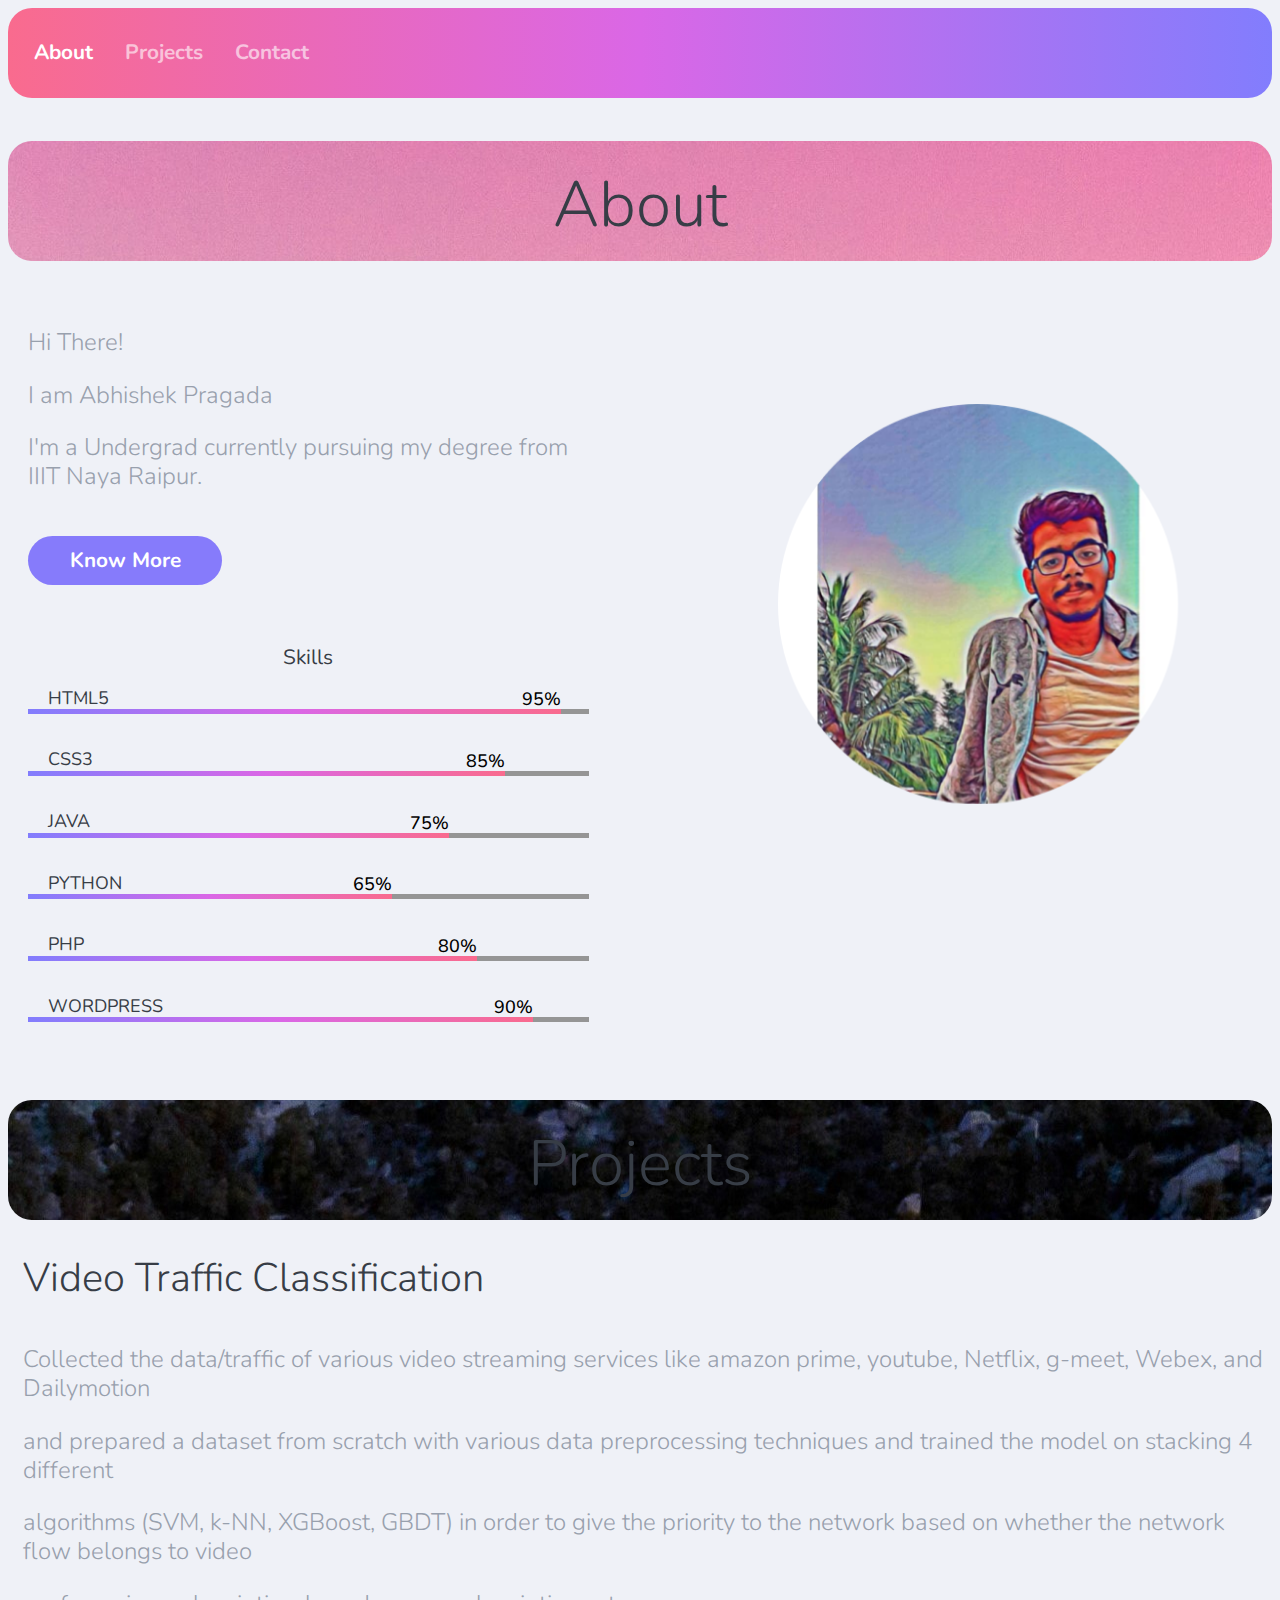
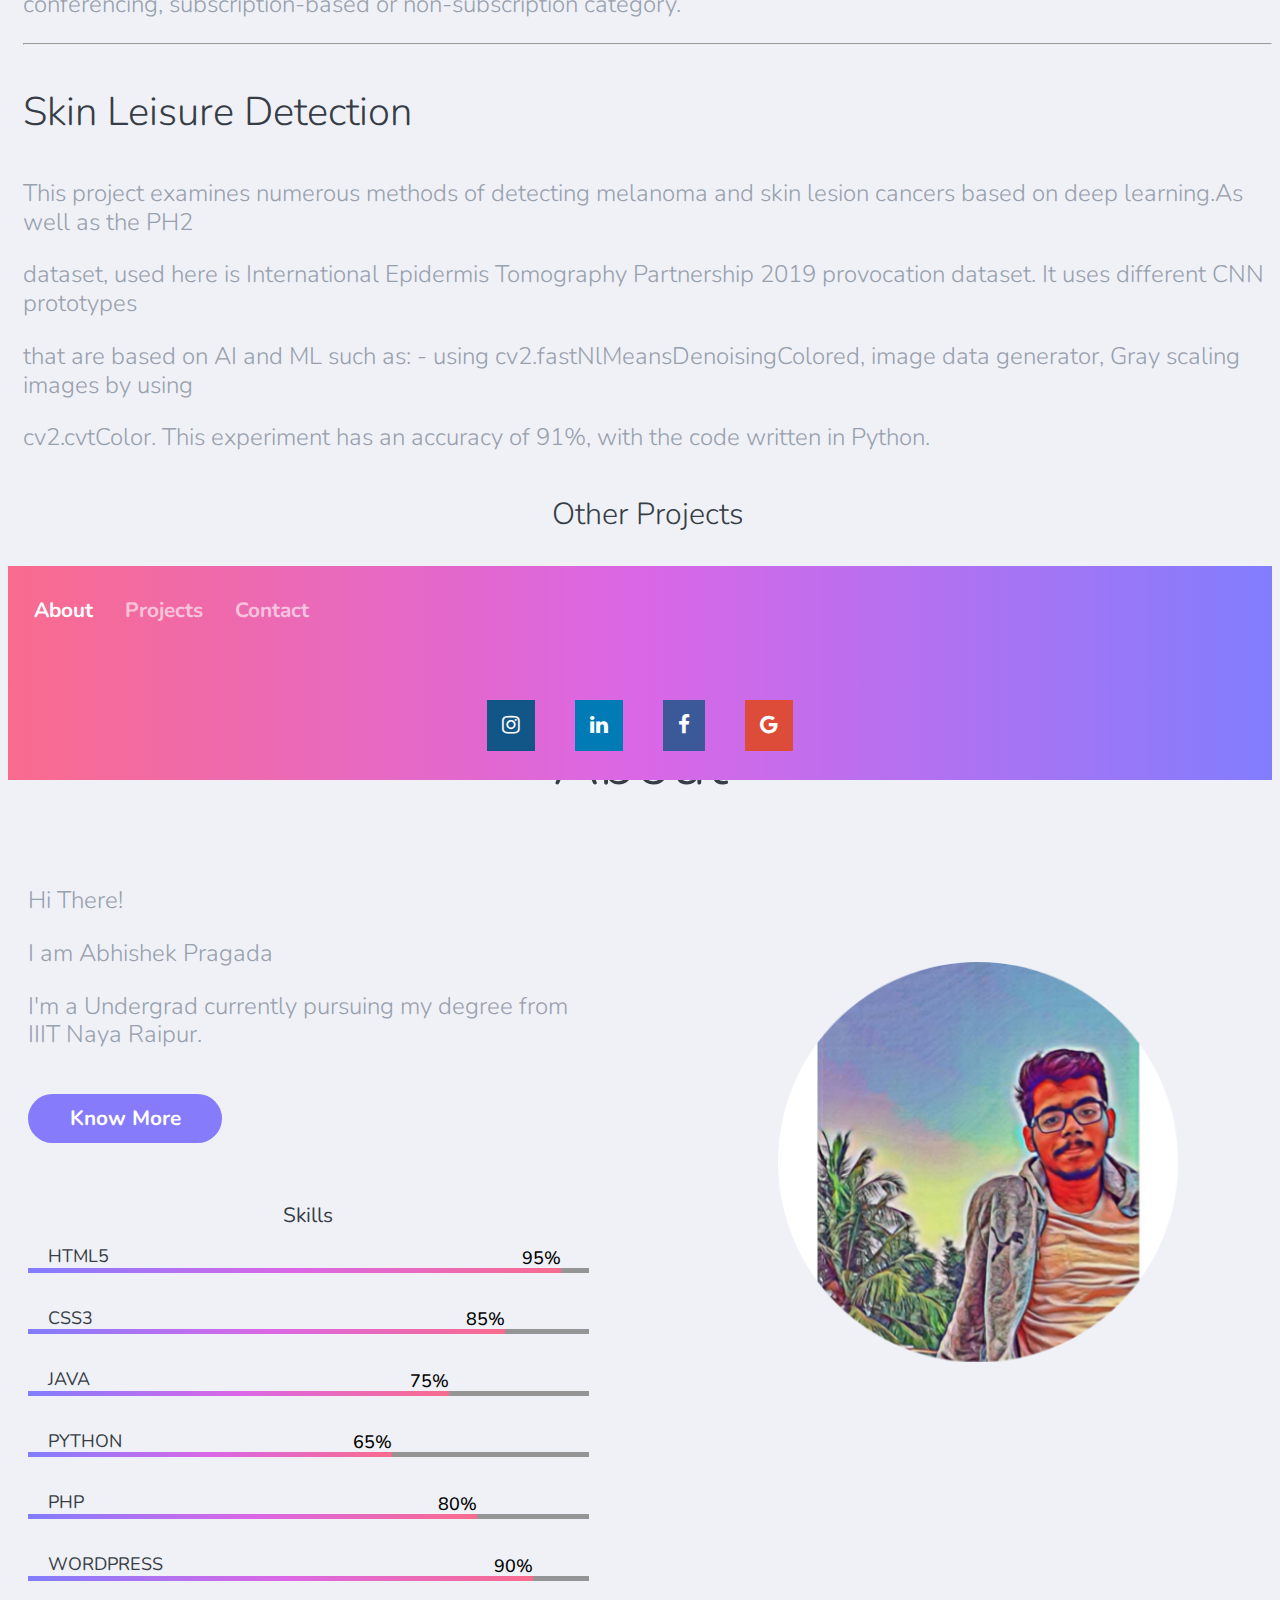
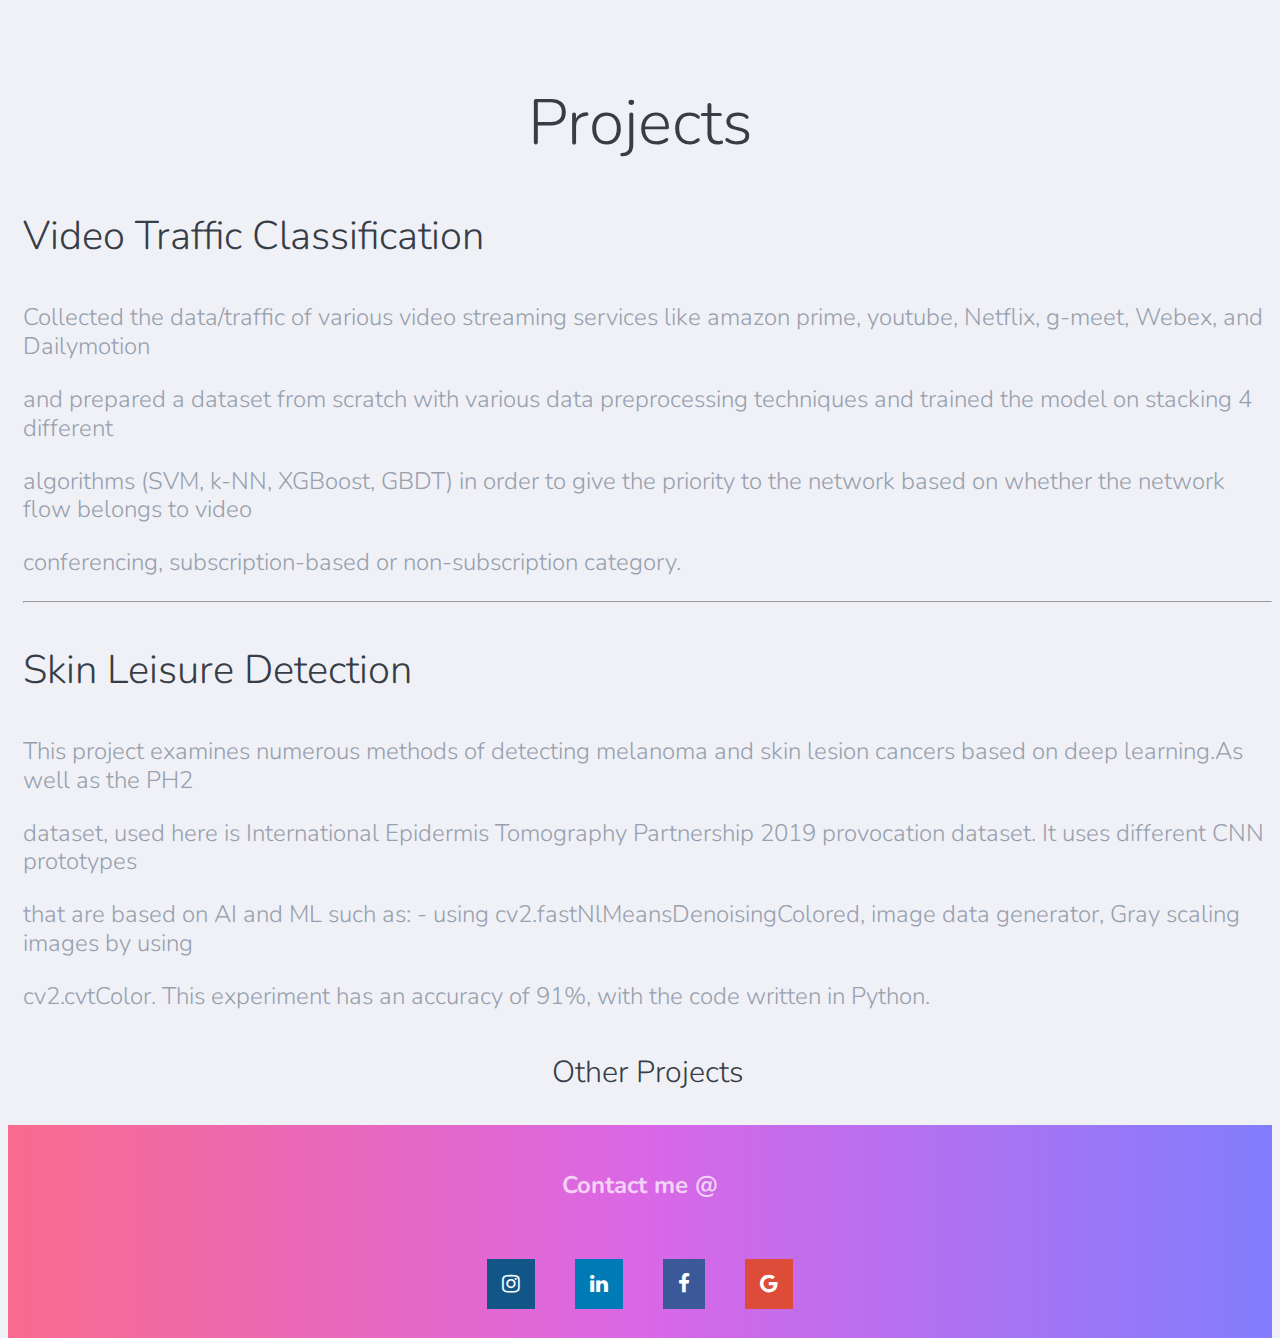
==== index.html @ d578420f "Update index.html" ====
<!DOCTYPE html>
<head>
  <script>
    (function($){
         new WOW().init();
     })(jQuery);
   </script>
<link rel = "stylesheet" href = "main.css">
<link rel="stylesheet" href="https://cdnjs.cloudflare.com/ajax/libs/font-awesome/4.7.0/css/font-awesome.min.css">
</head>
<body>
  <script>
   (function($){
        new WOW().init();
    })(jQuery);
  </script>
<div class = "top-nav">
    <ul>
        <li><a class="active" href="#about">About</a></li>
        <li><a href="#projects">Projects</a></li>
        <li><a href="#contact">Contact</a></li>
      </ul>
</div>
<div class = "content" id="about">
    <h1>About</h1>
    <div class="content-main">
    <div class="info">
      <p>Hi There! </p>
      <p>I am Abhishek Pragada</p>
      <p>I'm a Undergrad currently pursuing my degree from IIIT Naya Raipur.</p>
      <a class="action-btn" target="_blank" href="Resume.pdf">Know More</a>
      <div class="wrapper">
        <h2 class="skill-head">Skills</h2>
        <div class="skill">
          <p>HTML5</p>
          <div class="skill-bar skill1 wow slideInLeft animated">
              <span class="skill-count1">95%</span>
          </div>
      </div>
      <div class="skill">
          <p>CSS3</p>
          <div class="skill-bar skill2 wow slideInLeft animated">
               <span class="skill-count2">85%</span>
          </div>
      </div>
      <div class="skill">
          <p>JAVA</p>
          <div class="skill-bar skill3 wow slideInLeft animated">
              <span class="skill-count3">75%</span>
          </div>
      </div>
      <div class="skill">
          <p>PYTHON</p>
          <div class="skill-bar skill4 wow slideInLeft animated">
              <span class="skill-count4">65%</span>
          </div>
      </div>
      <div class="skill">
          <p>PHP</p>
          <div class="skill-bar skill5 wow slideInLeft animated">
              <span class="skill-count5">80%</span>
          </div>
      </div>
      <div class="skill">
          <p>WORDPRESS</p>
          <div class="skill-bar skill6 wow slideInLeft animated">
              <span class="skill-count6">90%</span>
          </div>
      </div>
      </div>
    </div>
    <div class="avatar"><img src="avatar.png" alt="my image" class="image"></div>
    <div class="middle">
      <p>Hey! It's me</p>
    </div>
  </div>
</div>


<div class="test" id="projects">
  <h1>Projects</h1>
  <div class="proj">
  <h3>Video Traffic Classification</h3>
  <p>Collected the data/traffic of various video streaming services like amazon prime, youtube, Netflix, g-meet, Webex, and Dailymotion </p>
  <p> and prepared a dataset from scratch with various data preprocessing techniques and trained the model on stacking 4 different</p>
  <p> algorithms (SVM, k-NN, XGBoost, GBDT) in order to give the priority to the network based on whether the network flow belongs to video</p>
  <p> conferencing, subscription-based or non-subscription category.</p>
    <hr>
  <h3>Skin Leisure Detection</h3>
  <p>This project examines numerous methods of detecting melanoma and skin lesion cancers based on deep learning.As well as the PH2</p>
  <p> dataset, used here is International Epidermis Tomography Partnership 2019 provocation dataset. It uses different CNN prototypes</p>
  <p> that are based on AI and ML such as: - using cv2.fastNlMeansDenoisingColored, image data generator, Gray scaling images by using </p>
  <p>cv2.cvtColor. This experiment has an accuracy of 91%, with the code written in Python.</p>
  <h4>Other Projects</h4>
  <a href="https://github.com/AbhishekPragada" target="_blank"><img alt="Gituhb" src="github.png" width="100" height="100"></a>
  </div>
</div>
<br><br><br><br><br><br><br><br><br><br><br><br><br><br><br><br><br><br><br><br><br><br><br><br><br><br><br><br><br><br><br><br><br><br><br><br><br><br><br><br><br><br><br>
<footer>
  <div class="footer" id="contact">
        <h3>Contact me @</h3>
      <ul>
        <li><a href="https://www.instagram.com/abhishek_130101/" target="_blank" class = "fa fa-instagram"></a></li>
        <li><a href="https://www.linkedin.com/in/abhishek-pragada-338824194" target="_blank" class = "fa fa-linkedin"></a></li>
        <li><a href="https://www.facebook.com/profile.php?id=100016572781852" target="_blank" class = "fa fa-facebook"></a></li>
        <li><a href="mailto:abhi.venkata54@gmail.com" target="_blank" class="fa fa-google"></a></li>
      </ul>
  </div>
</footer>
</body>
<!DOCTYPE html>
<head>
  <script>
    (function($){
         new WOW().init();
     })(jQuery);
   </script>
<link rel = "stylesheet" href = "main.css">
<link rel="stylesheet" href="https://cdnjs.cloudflare.com/ajax/libs/font-awesome/4.7.0/css/font-awesome.min.css">
</head>
<body>
  <script>
   (function($){
        new WOW().init();
    })(jQuery);
  </script>
<div class = "top-nav">
    <ul>
        <li><a class="active" href="#about">About</a></li>
        <li><a href="#projects">Projects</a></li>
        <li><a href="#contact">Contact</a></li>
      </ul>
</div>
<div class = "content" id="about">
    <h1>About</h1>
    <div class="content-main">
    <div class="info">
      <p>Hi There! </p>
      <p>I am Abhishek Pragada</p>
      <p>I'm a Undergrad currently pursuing my degree from IIIT Naya Raipur.</p>
      <a class="action-btn" target="_blank" href="Resume.pdf">Know More</a>
      <div class="wrapper">
        <h2 class="skill-head">Skills</h2>
        <div class="skill">
          <p>HTML5</p>
          <div class="skill-bar skill1 wow slideInLeft animated">
              <span class="skill-count1">95%</span>
          </div>
      </div>
      <div class="skill">
          <p>CSS3</p>
          <div class="skill-bar skill2 wow slideInLeft animated">
               <span class="skill-count2">85%</span>
          </div>
      </div>
      <div class="skill">
          <p>JAVA</p>
          <div class="skill-bar skill3 wow slideInLeft animated">
              <span class="skill-count3">75%</span>
          </div>
      </div>
      <div class="skill">
          <p>PYTHON</p>
          <div class="skill-bar skill4 wow slideInLeft animated">
              <span class="skill-count4">65%</span>
          </div>
      </div>
      <div class="skill">
          <p>PHP</p>
          <div class="skill-bar skill5 wow slideInLeft animated">
              <span class="skill-count5">80%</span>
          </div>
      </div>
      <div class="skill">
          <p>WORDPRESS</p>
          <div class="skill-bar skill6 wow slideInLeft animated">
              <span class="skill-count6">90%</span>
          </div>
      </div>
      </div>
    </div>
    <div class="avatar"><img src="avatar.png" alt="my image" class="image"></div>
    <div class="middle">
      <p>Hey! It's me</p>
    </div>
  </div>
</div>


<div class="test" id="projects">
  <h1>Projects</h1>
  <div class="proj">
  <h3>Video Traffic Classification</h3>
  <p>Collected the data/traffic of various video streaming services like amazon prime, youtube, Netflix, g-meet, Webex, and Dailymotion </p>
  <p> and prepared a dataset from scratch with various data preprocessing techniques and trained the model on stacking 4 different</p>
  <p> algorithms (SVM, k-NN, XGBoost, GBDT) in order to give the priority to the network based on whether the network flow belongs to video</p>
  <p> conferencing, subscription-based or non-subscription category.</p>
    <hr>
  <h3>Skin Leisure Detection</h3>
  <p>This project examines numerous methods of detecting melanoma and skin lesion cancers based on deep learning.As well as the PH2</p>
  <p> dataset, used here is International Epidermis Tomography Partnership 2019 provocation dataset. It uses different CNN prototypes</p>
  <p> that are based on AI and ML such as: - using cv2.fastNlMeansDenoisingColored, image data generator, Gray scaling images by using </p>
  <p>cv2.cvtColor. This experiment has an accuracy of 91%, with the code written in Python.</p>
  <h4>Other Projects</h4>
  <a href="https://github.com/AbhishekPragada" target="_blank"><img alt="Gituhb" src="github.png" width="100" height="100"></a>
  </div>
</div>
<br><br><br><br><br><br><br><br><br><br><br><br><br><br><br><br><br><br><br><br><br><br><br><br><br><br><br><br><br><br><br><br><br><br><br><br><br><br><br><br><br><br><br>
<footer>
  <div class="footer" id="contact">
        <h3>Contact me @</h3>
      <ul>
        <li><a href="https://www.instagram.com/abhishek_130101/" target="_blank" class = "fa fa-instagram"></a></li>
        <li><a href="https://www.linkedin.com/in/abhishek-pragada-338824194" target="_blank" class = "fa fa-linkedin"></a></li>
        <li><a href="https://www.facebook.com/profile.php?id=100016572781852" target="_blank" class = "fa fa-facebook"></a></li>
        <li><a href="mailto:abhi.venkata54@gmail.com" target="_blank" class="fa fa-google"></a></li>
      </ul>
  </div>
</footer>
</body>
</html>
---- main.css ----
@import url('https://fonts.googleapis.com/css?family=Nunito:300,400,700');
body{
  font-family: 'Nunito', sans-serif;
  background: #EFF1F7;
  position: relative;
}
.top-nav{
    background: linear-gradient(to right,
    rgba(249,107,142,1),
    rgba(218,103,230,1),
    rgba(130,125,253,1));
    width: auto;
    height: 70px;
    padding: 10px;
    border-radius: 24px;
    position: relative;
}
ul{
    transition: 0.3s;
    font-size: 1.3em;
    list-style-type: none;
    margin: 0;
    padding: 0;
    overflow: hidden;
}
li a {
    display: block;
    color: white;
    text-align: center;
    padding: 20px 16px;
    text-decoration: none;
    font-weight: 700;
    opacity: 0.6;
  }
li {
    float: left;
  }
li a:hover {
    opacity: 1;
  }
.top-nav a.active {
    opacity: 1;
  }
.content{
    height: auto;
    margin-top: 20px;
    width: auto;
    padding-left: 0px;
}
.content-main{
  display: flex;
}
.content h1 {
    font-size: 4em;
    font-weight: 300;
    color: #373d46;
    text-align: center;
    background-image: url("alabama-hills-5120x2880-5k-4k-wallpaper-california-us-mountains-sky-4887.jpg");
    background-attachment: fixed;
    border-radius: 24px;
    height: 100px;
    padding-top: 20px ;
  }
.content p {
    font-size: 1.5em;
    font-weight: 300;
    line-height: 1.2em;
    color: #98a0ad;
    padding-left: 20px;
  }
.avatar{
  padding-left: 15%;
  padding-top: 100px;
}
.avatar img{
  height: 400px;
}
.image {
  opacity: 1;
  transition: .5s ease;
  backface-visibility: hidden;
}
.middle {
  transition: .5s ease;
  opacity: 0;
  top: 50%;
  left: 50%;
  transform: translate(-50%, -50%);
  -ms-transform: translate(-50%, -50%);
  text-align: center;
}

.avatar:hover .image {
  opacity: 0.3;
}

.avatar:hover .middle {
  opacity: 1;
}

.middle p {
  background-color: #4CAF50;
  color: #2f71d3;
  font-size: 16px;
  text-align: center;
}
.info{
  width: 50%;
}
.test
{
  background-image: url("alabama-hills-5120x2880-5k-4k-wallpaper-california-us-mountains-sky-4887.jpg");
  background-attachment: fixed;
  border-radius: 24px;
  height: 120px;
}
.test h1{
    font-size: 4em;
    font-weight: 300;
    color: #373d46;
    text-align: center;
    padding-top: 20px; 
}
.footer{
  background: linear-gradient(to right,
  rgba(249,107,142,1),
  rgba(218,103,230,1),
  rgba(130,125,253,1));
    position: absolute;
    margin-bottom: 0%;
    width: 100%;
}
footer h3{
    text-align: center;
    padding: 20px;
    color: white;
    opacity: 0.7;
    font-size: 1.5em;
}
footer ul{
    width: auto;
    padding: 4px;
    display: flex;
    flex-direction: row;
    justify-content: center;
  }
footer ul li{
    list-style: none;
    align-self: flex-end;
    padding-bottom: 15px;
  }
.fa {
    padding: 15px;
    text-align: center;
    margin: 10px 20px;
    opacity: 1;
  }
  .fa-facebook {
    background: #3B5998;
    color: white;
  }
  .fa-linkedin {
    background: #007bb5;
    color: white;
  }
  .fa-instagram {
    background: #125688;
    color: white;
  }
  .fa-google {
    background: #dd4b39;
    color: white;
  }
  .fa:hover {
      opacity: 0.7;
  }

.wrapper{
  padding-top: 20px;
  padding-left: 20px;
}
  .skill {
    margin-bottom: 35px;
    position: relative;
  overflow-x:hidden;
  
}
.skill-head{
  font-size: 1.3em;
}
.skill > p {
    font-size: 18px;
    font-weight: 400;
    color: #373d46;
    margin: 0;
}
.skill:before{
    width: 100%;
    height: 5px;
    content: "";
    display: block;
    position: absolute;
    background: #959595;
    bottom: 0;
}
.skill-bar {
    width: 100%;
    height: 5px;
    background: linear-gradient(to left,
    rgba(249,107,142,1),
    rgba(218,103,230,1),
    rgba(130,125,253,1));
    display: block;
    position: relative;
}

/* SKILL 1 */
.skill1{
    width: 95%;
  
}
.skill-bar span{
    position: absolute;
    border-top: 5px solid #f4392f;
    top: -30px;
    padding: 0;
    font-size: 18px;
    padding: 3px 0;
    font-weight: 500;
}
.skill-bar {
    position: relative;
  
}

.skill1 .skill-count1 {
    right: 0;
}
/* SKILL 2 */
.skill2{
    width: 85%;
}

.skill2 .skill-count2 {
    right: 0;
}
/* SKILL 3 */
.skill3{
    width: 75%;
}
.skill3 .skill-count3 {
    right: 0;
}

/* SKILL 4 */
.skill4{
    width: 65%
}

.skill4 .skill-count4 {
    right: 0;
}

/* SKILL 5 */
.skill5{
    width: 80%;
}

.skill5 .skill-count5 {
    right: 0;
}

/* SKILL 6 */
.skill6{
    width: 90%
}

.skill6 .skill-count6 {
    right: 0;
}
.skill-head{
  text-align: center;
  font-weight: 400;
  color: #373d46;
}
.info a{
   margin-left: 20px;
   font-size: 1.3em;
}
.action-btn {
  display: inline-block;
  text-decoration: none;
  color: white;
  font-weight: 700;
  background: #867bfb;
  padding: 0.5em 2em;
  border-radius: 40px;
  margin: 1em 0;
  transition : 0.3s;
}
.action-btn:hover {
  box-shadow: 0 10px 50 px rgba(188,197,216,1);
}
.proj{
  padding-left: 15px;
}
.proj h3{
  font-size: 2.5em;
    font-weight: 300;
    color: #373d46;
}
.proj p{
  font-size: 1.5em;
    font-weight: 300;
    line-height: 1.2em;
    color: #98a0ad;
}
.proj h4{
  font-size: 1.9em;
    font-weight: 300;
    color: #373d46;
    text-align: center;
}
.proj img{
  text-align: center;
  margin-left: 47%;
}
---- main.css ----
@import url('https://fonts.googleapis.com/css?family=Nunito:300,400,700');
body{
  font-family: 'Nunito', sans-serif;
  background: #EFF1F7;
  position: relative;
}
.top-nav{
    background: linear-gradient(to right,
    rgba(249,107,142,1),
    rgba(218,103,230,1),
    rgba(130,125,253,1));
    width: auto;
    height: 70px;
    padding: 10px;
    border-radius: 24px;
    position: relative;
}
ul{
    transition: 0.3s;
    font-size: 1.3em;
    list-style-type: none;
    margin: 0;
    padding: 0;
    overflow: hidden;
}
li a {
    display: block;
    color: white;
    text-align: center;
    padding: 20px 16px;
    text-decoration: none;
    font-weight: 700;
    opacity: 0.6;
  }
li {
    float: left;
  }
li a:hover {
    opacity: 1;
  }
.top-nav a.active {
    opacity: 1;
  }
.content{
    height: auto;
    margin-top: 20px;
    width: auto;
    padding-left: 0px;
}
.content-main{
  display: flex;
}
.content h1 {
    font-size: 4em;
    font-weight: 300;
    color: #373d46;
    text-align: center;
    background-image: url("alabama-hills-5120x2880-5k-4k-wallpaper-california-us-mountains-sky-4887.jpg");
    background-attachment: fixed;
    border-radius: 24px;
    height: 100px;
    padding-top: 20px ;
  }
.content p {
    font-size: 1.5em;
    font-weight: 300;
    line-height: 1.2em;
    color: #98a0ad;
    padding-left: 20px;
  }
.avatar{
  padding-left: 15%;
  padding-top: 100px;
}
.avatar img{
  height: 400px;
}
.image {
  opacity: 1;
  transition: .5s ease;
  backface-visibility: hidden;
}
.middle {
  transition: .5s ease;
  opacity: 0;
  top: 50%;
  left: 50%;
  transform: translate(-50%, -50%);
  -ms-transform: translate(-50%, -50%);
  text-align: center;
}

.avatar:hover .image {
  opacity: 0.3;
}

.avatar:hover .middle {
  opacity: 1;
}

.middle p {
  background-color: #4CAF50;
  color: #2f71d3;
  font-size: 16px;
  text-align: center;
}
.info{
  width: 50%;
}
.test
{
  background-image: url("alabama-hills-5120x2880-5k-4k-wallpaper-california-us-mountains-sky-4887.jpg");
  background-attachment: fixed;
  border-radius: 24px;
  height: 120px;
}
.test h1{
    font-size: 4em;
    font-weight: 300;
    color: #373d46;
    text-align: center;
    padding-top: 20px; 
}
.footer{
  background: linear-gradient(to right,
  rgba(249,107,142,1),
  rgba(218,103,230,1),
  rgba(130,125,253,1));
    position: absolute;
    margin-bottom: 0%;
    width: 100%;
}
footer h3{
    text-align: center;
    padding: 20px;
    color: white;
    opacity: 0.7;
    font-size: 1.5em;
}
footer ul{
    width: auto;
    padding: 4px;
    display: flex;
    flex-direction: row;
    justify-content: center;
  }
footer ul li{
    list-style: none;
    align-self: flex-end;
    padding-bottom: 15px;
  }
.fa {
    padding: 15px;
    text-align: center;
    margin: 10px 20px;
    opacity: 1;
  }
  .fa-facebook {
    background: #3B5998;
    color: white;
  }
  .fa-linkedin {
    background: #007bb5;
    color: white;
  }
  .fa-instagram {
    background: #125688;
    color: white;
  }
  .fa-google {
    background: #dd4b39;
    color: white;
  }
  .fa:hover {
      opacity: 0.7;
  }

.wrapper{
  padding-top: 20px;
  padding-left: 20px;
}
  .skill {
    margin-bottom: 35px;
    position: relative;
  overflow-x:hidden;
  
}
.skill-head{
  font-size: 1.3em;
}
.skill > p {
    font-size: 18px;
    font-weight: 400;
    color: #373d46;
    margin: 0;
}
.skill:before{
    width: 100%;
    height: 5px;
    content: "";
    display: block;
    position: absolute;
    background: #959595;
    bottom: 0;
}
.skill-bar {
    width: 100%;
    height: 5px;
    background: linear-gradient(to left,
    rgba(249,107,142,1),
    rgba(218,103,230,1),
    rgba(130,125,253,1));
    display: block;
    position: relative;
}

/* SKILL 1 */
.skill1{
    width: 95%;
  
}
.skill-bar span{
    position: absolute;
    border-top: 5px solid #f4392f;
    top: -30px;
    padding: 0;
    font-size: 18px;
    padding: 3px 0;
    font-weight: 500;
}
.skill-bar {
    position: relative;
  
}

.skill1 .skill-count1 {
    right: 0;
}
/* SKILL 2 */
.skill2{
    width: 85%;
}

.skill2 .skill-count2 {
    right: 0;
}
/* SKILL 3 */
.skill3{
    width: 75%;
}
.skill3 .skill-count3 {
    right: 0;
}

/* SKILL 4 */
.skill4{
    width: 65%
}

.skill4 .skill-count4 {
    right: 0;
}

/* SKILL 5 */
.skill5{
    width: 80%;
}

.skill5 .skill-count5 {
    right: 0;
}

/* SKILL 6 */
.skill6{
    width: 90%
}

.skill6 .skill-count6 {
    right: 0;
}
.skill-head{
  text-align: center;
  font-weight: 400;
  color: #373d46;
}
.info a{
   margin-left: 20px;
   font-size: 1.3em;
}
.action-btn {
  display: inline-block;
  text-decoration: none;
  color: white;
  font-weight: 700;
  background: #867bfb;
  padding: 0.5em 2em;
  border-radius: 40px;
  margin: 1em 0;
  transition : 0.3s;
}
.action-btn:hover {
  box-shadow: 0 10px 50 px rgba(188,197,216,1);
}
.proj{
  padding-left: 15px;
}
.proj h3{
  font-size: 2.5em;
    font-weight: 300;
    color: #373d46;
}
.proj p{
  font-size: 1.5em;
    font-weight: 300;
    line-height: 1.2em;
    color: #98a0ad;
}
.proj h4{
  font-size: 1.9em;
    font-weight: 300;
    color: #373d46;
    text-align: center;
}
.proj img{
  text-align: center;
  margin-left: 47%;
}
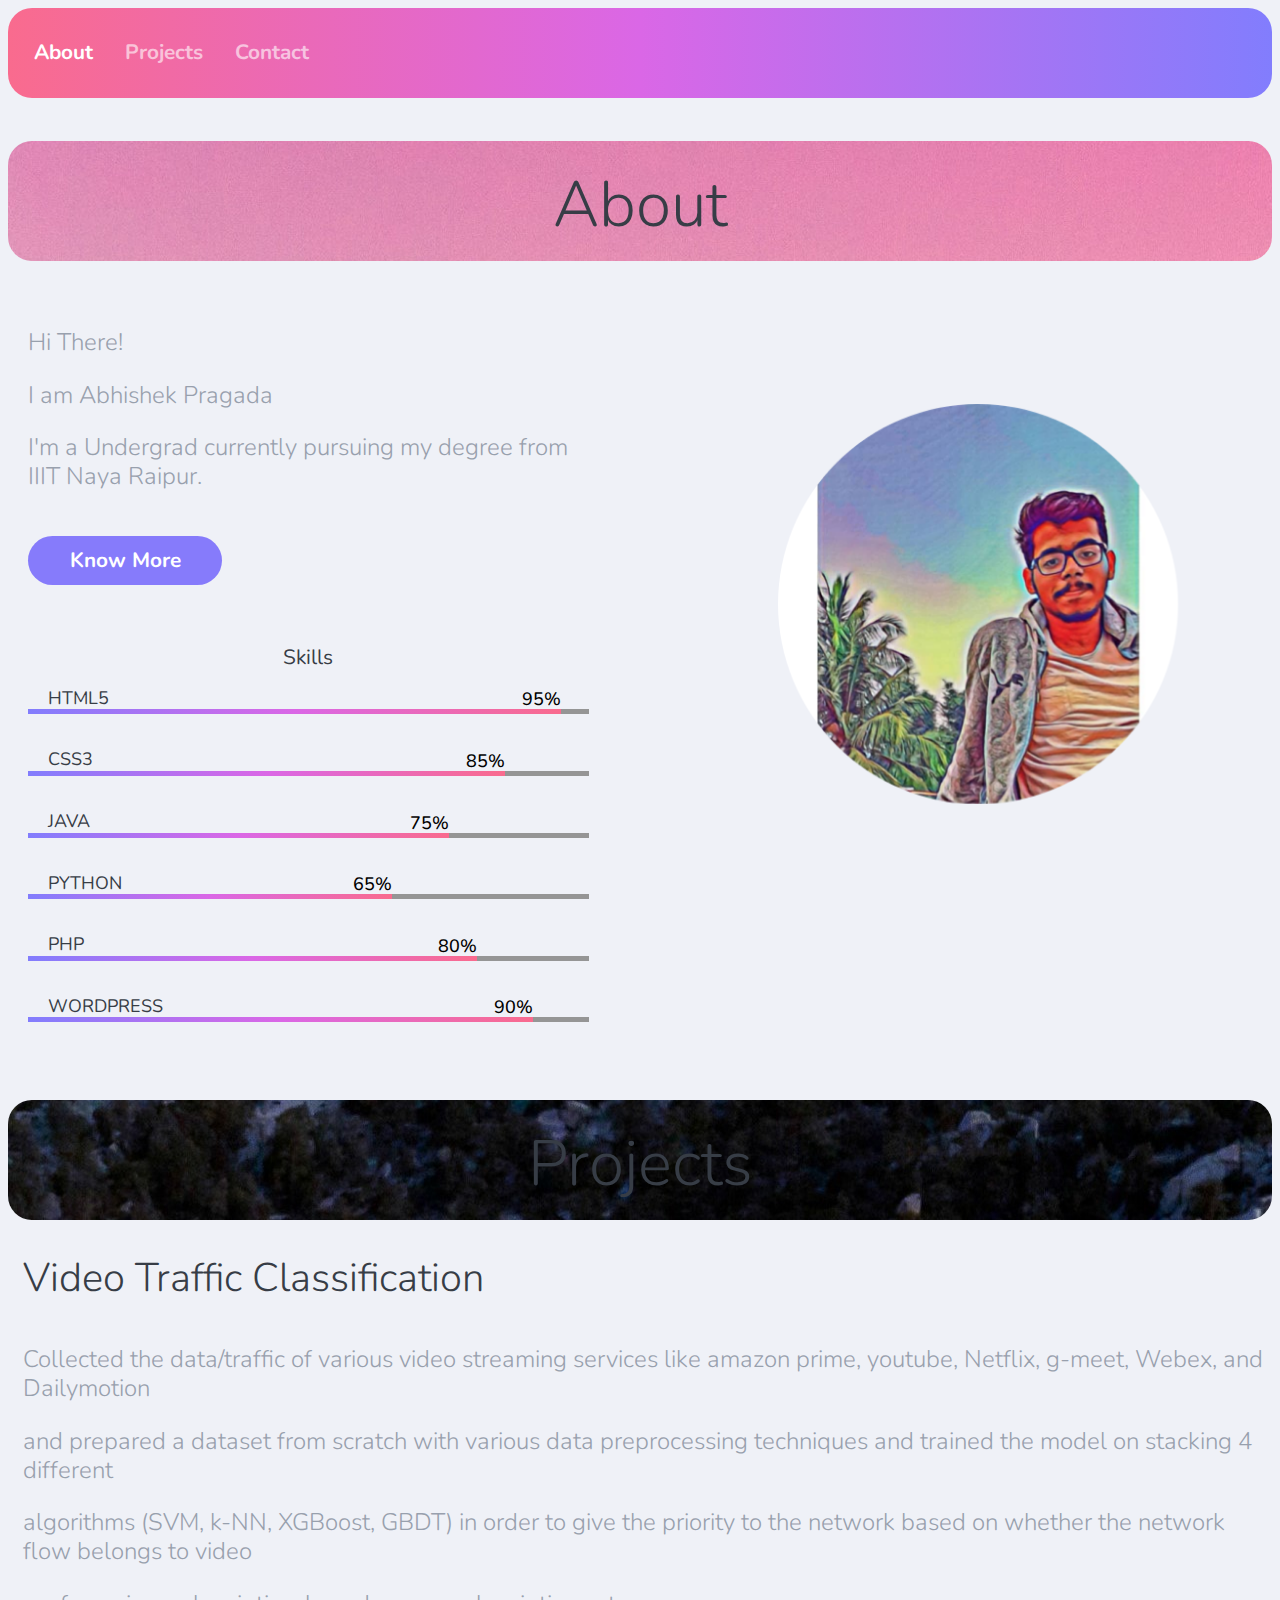
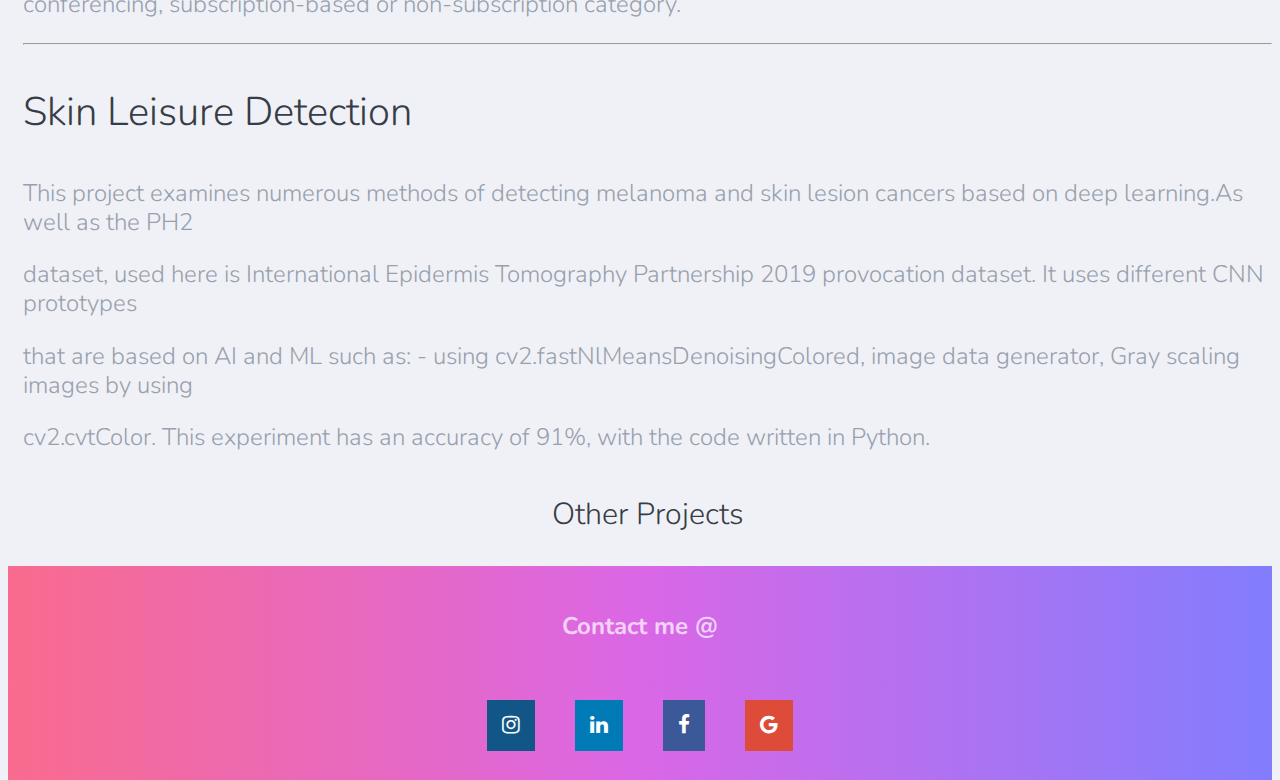
==== commit 73db0783: "newdtd" ====
--- a/index.html
+++ b/index.html
@@ -9,121 +9,6 @@
 <link rel="stylesheet" href="https://cdnjs.cloudflare.com/ajax/libs/font-awesome/4.7.0/css/font-awesome.min.css">
 </head>
 <body>
-  <script>
-   (function($){
-        new WOW().init();
-    })(jQuery);
-  </script>
-<div class = "top-nav">
-    <ul>
-        <li><a class="active" href="#about">About</a></li>
-        <li><a href="#projects">Projects</a></li>
-        <li><a href="#contact">Contact</a></li>
-      </ul>
-</div>
-<div class = "content" id="about">
-    <h1>About</h1>
-    <div class="content-main">
-    <div class="info">
-      <p>Hi There! </p>
-      <p>I am Abhishek Pragada</p>
-      <p>I'm a Undergrad currently pursuing my degree from IIIT Naya Raipur.</p>
-      <a class="action-btn" target="_blank" href="Resume.pdf">Know More</a>
-      <div class="wrapper">
-        <h2 class="skill-head">Skills</h2>
-        <div class="skill">
-          <p>HTML5</p>
-          <div class="skill-bar skill1 wow slideInLeft animated">
-              <span class="skill-count1">95%</span>
-          </div>
-      </div>
-      <div class="skill">
-          <p>CSS3</p>
-          <div class="skill-bar skill2 wow slideInLeft animated">
-               <span class="skill-count2">85%</span>
-          </div>
-      </div>
-      <div class="skill">
-          <p>JAVA</p>
-          <div class="skill-bar skill3 wow slideInLeft animated">
-              <span class="skill-count3">75%</span>
-          </div>
-      </div>
-      <div class="skill">
-          <p>PYTHON</p>
-          <div class="skill-bar skill4 wow slideInLeft animated">
-              <span class="skill-count4">65%</span>
-          </div>
-      </div>
-      <div class="skill">
-          <p>PHP</p>
-          <div class="skill-bar skill5 wow slideInLeft animated">
-              <span class="skill-count5">80%</span>
-          </div>
-      </div>
-      <div class="skill">
-          <p>WORDPRESS</p>
-          <div class="skill-bar skill6 wow slideInLeft animated">
-              <span class="skill-count6">90%</span>
-          </div>
-      </div>
-      </div>
-    </div>
-    <div class="avatar"><img src="avatar.png" alt="my image" class="image"></div>
-    <div class="middle">
-      <p>Hey! It's me</p>
-    </div>
-  </div>
-</div>
-
-
-<div class="test" id="projects">
-  <h1>Projects</h1>
-  <div class="proj">
-  <h3>Video Traffic Classification</h3>
-  <p>Collected the data/traffic of various video streaming services like amazon prime, youtube, Netflix, g-meet, Webex, and Dailymotion </p>
-  <p> and prepared a dataset from scratch with various data preprocessing techniques and trained the model on stacking 4 different</p>
-  <p> algorithms (SVM, k-NN, XGBoost, GBDT) in order to give the priority to the network based on whether the network flow belongs to video</p>
-  <p> conferencing, subscription-based or non-subscription category.</p>
-    <hr>
-  <h3>Skin Leisure Detection</h3>
-  <p>This project examines numerous methods of detecting melanoma and skin lesion cancers based on deep learning.As well as the PH2</p>
-  <p> dataset, used here is International Epidermis Tomography Partnership 2019 provocation dataset. It uses different CNN prototypes</p>
-  <p> that are based on AI and ML such as: - using cv2.fastNlMeansDenoisingColored, image data generator, Gray scaling images by using </p>
-  <p>cv2.cvtColor. This experiment has an accuracy of 91%, with the code written in Python.</p>
-  <h4>Other Projects</h4>
-  <a href="https://github.com/AbhishekPragada" target="_blank"><img alt="Gituhb" src="github.png" width="100" height="100"></a>
-  </div>
-</div>
-<br><br><br><br><br><br><br><br><br><br><br><br><br><br><br><br><br><br><br><br><br><br><br><br><br><br><br><br><br><br><br><br><br><br><br><br><br><br><br><br><br><br><br>
-<footer>
-  <div class="footer" id="contact">
-        <h3>Contact me @</h3>
-      <ul>
-        <li><a href="https://www.instagram.com/abhishek_130101/" target="_blank" class = "fa fa-instagram"></a></li>
-        <li><a href="https://www.linkedin.com/in/abhishek-pragada-338824194" target="_blank" class = "fa fa-linkedin"></a></li>
-        <li><a href="https://www.facebook.com/profile.php?id=100016572781852" target="_blank" class = "fa fa-facebook"></a></li>
-        <li><a href="mailto:abhi.venkata54@gmail.com" target="_blank" class="fa fa-google"></a></li>
-      </ul>
-  </div>
-</footer>
-</body>
-<!DOCTYPE html>
-<head>
-  <script>
-    (function($){
-         new WOW().init();
-     })(jQuery);
-   </script>
-<link rel = "stylesheet" href = "main.css">
-<link rel="stylesheet" href="https://cdnjs.cloudflare.com/ajax/libs/font-awesome/4.7.0/css/font-awesome.min.css">
-</head>
-<body>
-  <script>
-   (function($){
-        new WOW().init();
-    })(jQuery);
-  </script>
 <div class = "top-nav">
     <ul>
         <li><a class="active" href="#about">About</a></li>
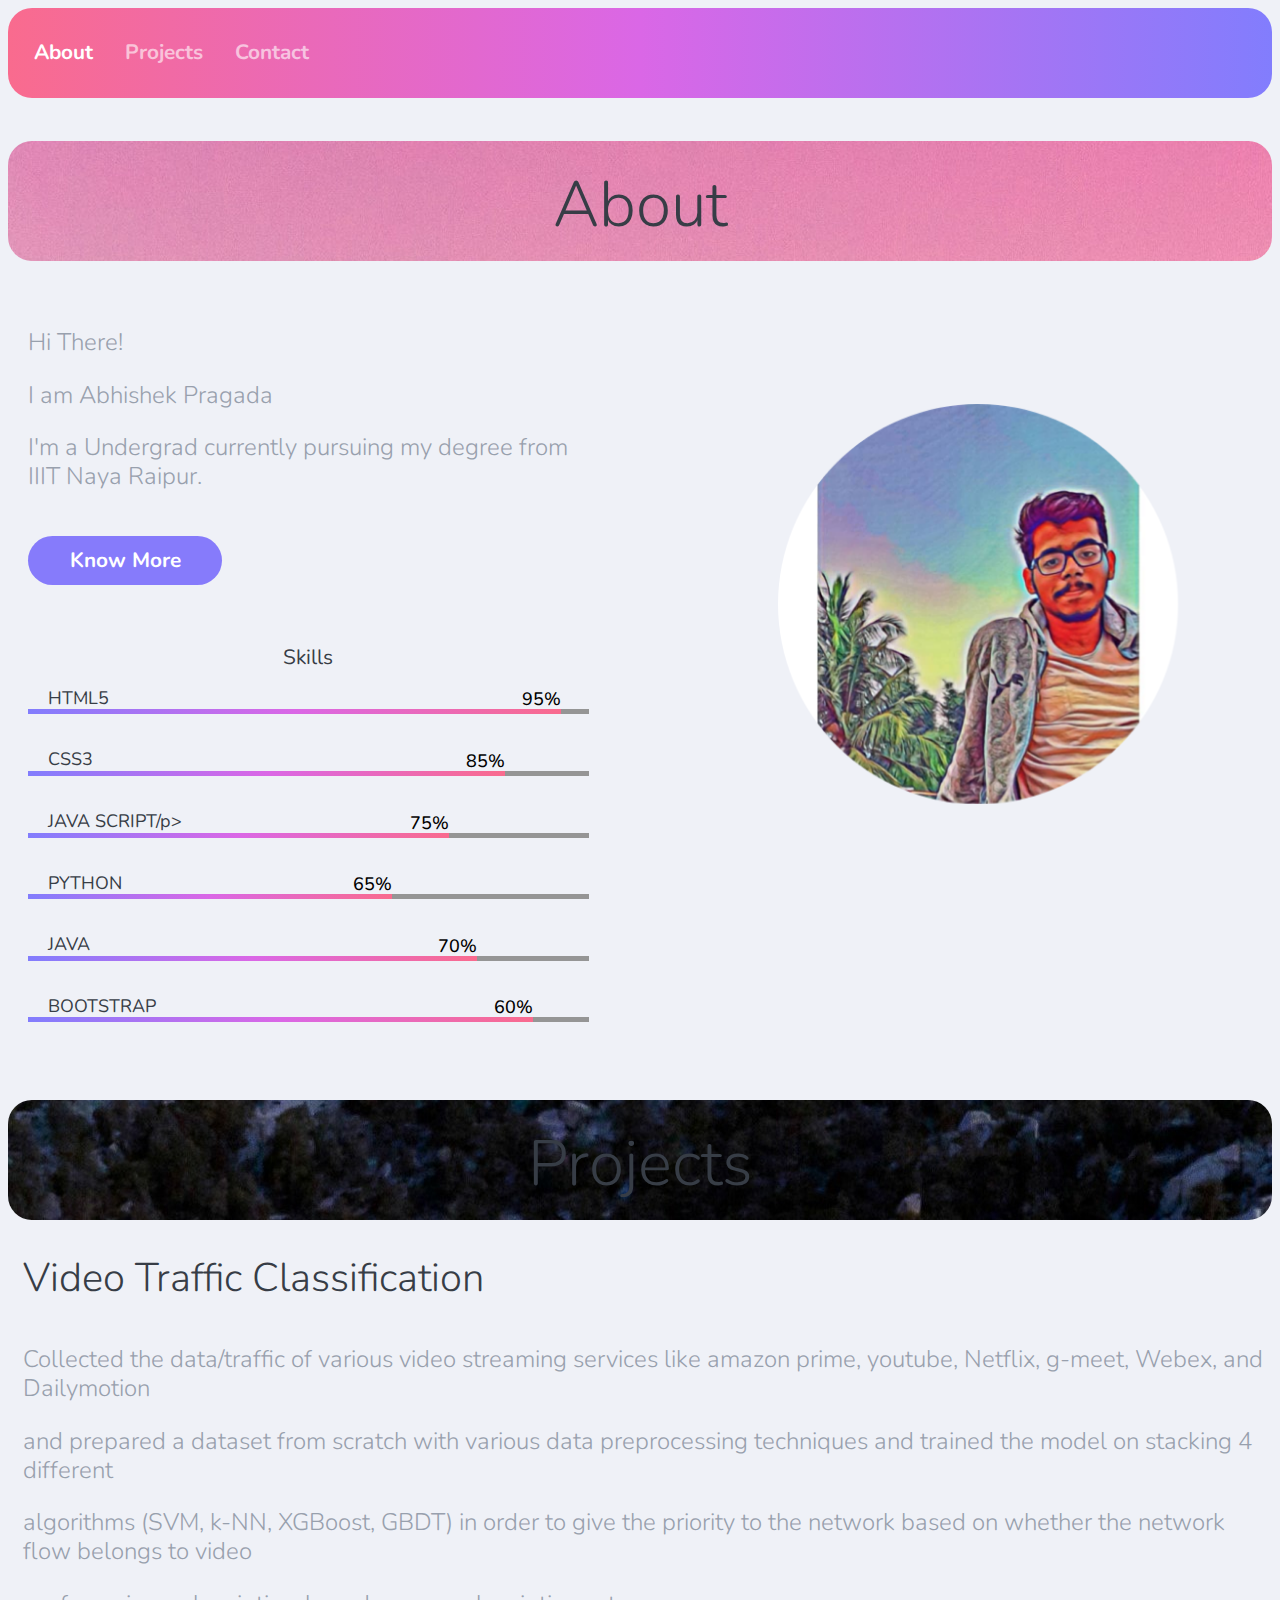
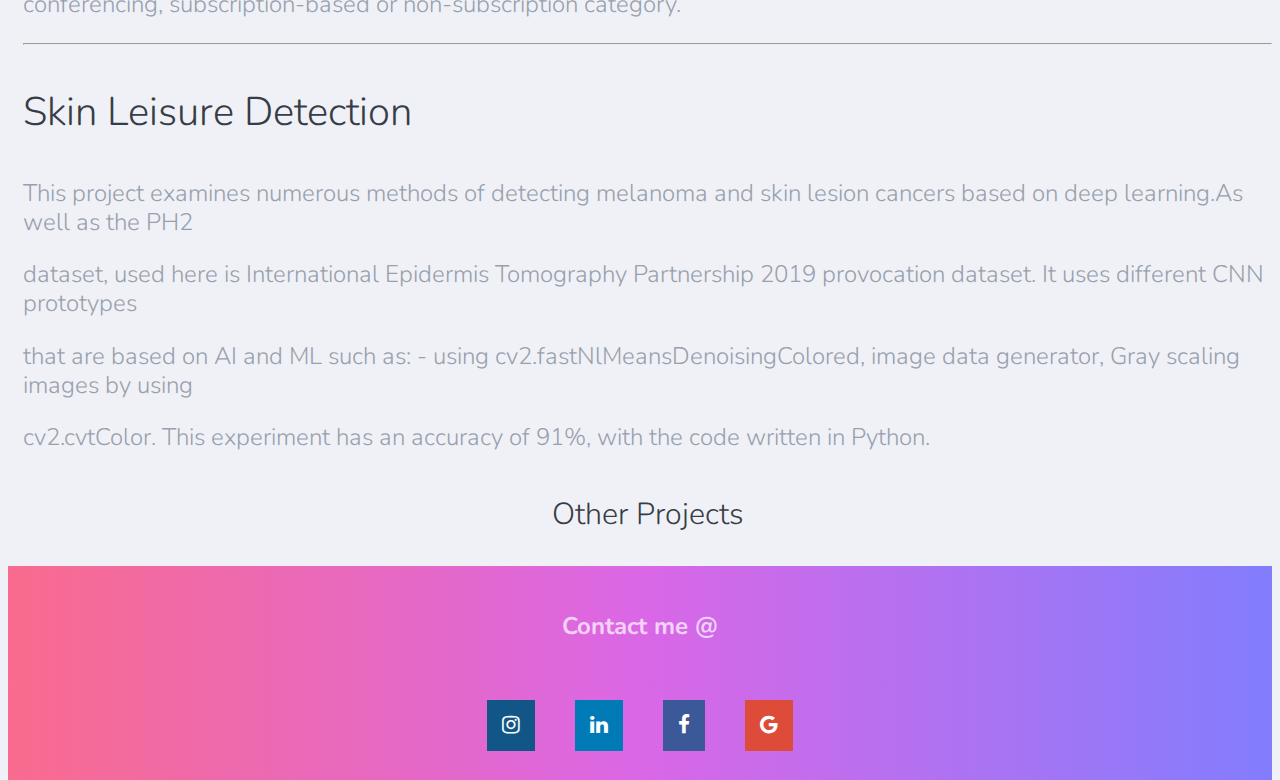
==== commit 63d5a7ab: "Update index.html" ====
--- a/index.html
+++ b/index.html
@@ -5,8 +5,13 @@
          new WOW().init();
      })(jQuery);
    </script>
-<link rel = "stylesheet" href = "main.css">
-<link rel="stylesheet" href="https://cdnjs.cloudflare.com/ajax/libs/font-awesome/4.7.0/css/font-awesome.min.css">
+<link rel = "stylesheet" href = "main.css" type="text/css">
+<link rel = "stylesheet" href="https://cdnjs.cloudflare.com/ajax/libs/font-awesome/4.7.0/css/font-awesome.min.css">
+<link rel="apple-touch-icon" sizes="180x180" href="/Icon/apple-touch-icon.png">
+<link rel="icon" type="image/png" sizes="32x32" href="/Icon/favicon-32x32.png">
+<link rel="icon" type="image/png" sizes="16x16" href="/Icon/favicon-16x16.png">
+<link rel="manifest" href="/Icon/site.webmanifest">
+<title>Portfolio</title>
 </head>
 <body>
 <div class = "top-nav">
@@ -23,7 +28,7 @@
       <p>Hi There! </p>
       <p>I am Abhishek Pragada</p>
       <p>I'm a Undergrad currently pursuing my degree from IIIT Naya Raipur.</p>
-      <a class="action-btn" target="_blank" href="Resume.pdf">Know More</a>
+      <a class="action-btn" target="_blank" href="https://drive.google.com/file/d/19GnAO2fzfCH8Y49niSnZ-0Fd9QVhGEc1/view?usp=sharing">Know More</a>
       <div class="wrapper">
         <h2 class="skill-head">Skills</h2>
         <div class="skill">
@@ -39,7 +44,7 @@
           </div>
       </div>
       <div class="skill">
-          <p>JAVA</p>
+          <p>JAVA SCRIPT/p>
           <div class="skill-bar skill3 wow slideInLeft animated">
               <span class="skill-count3">75%</span>
           </div>
@@ -51,15 +56,15 @@
           </div>
       </div>
       <div class="skill">
-          <p>PHP</p>
+          <p>JAVA</p>
           <div class="skill-bar skill5 wow slideInLeft animated">
-              <span class="skill-count5">80%</span>
+              <span class="skill-count5">70%</span>
           </div>
       </div>
       <div class="skill">
-          <p>WORDPRESS</p>
+          <p>BOOTSTRAP</p>
           <div class="skill-bar skill6 wow slideInLeft animated">
-              <span class="skill-count6">90%</span>
+              <span class="skill-count6">60%</span>
           </div>
       </div>
       </div>
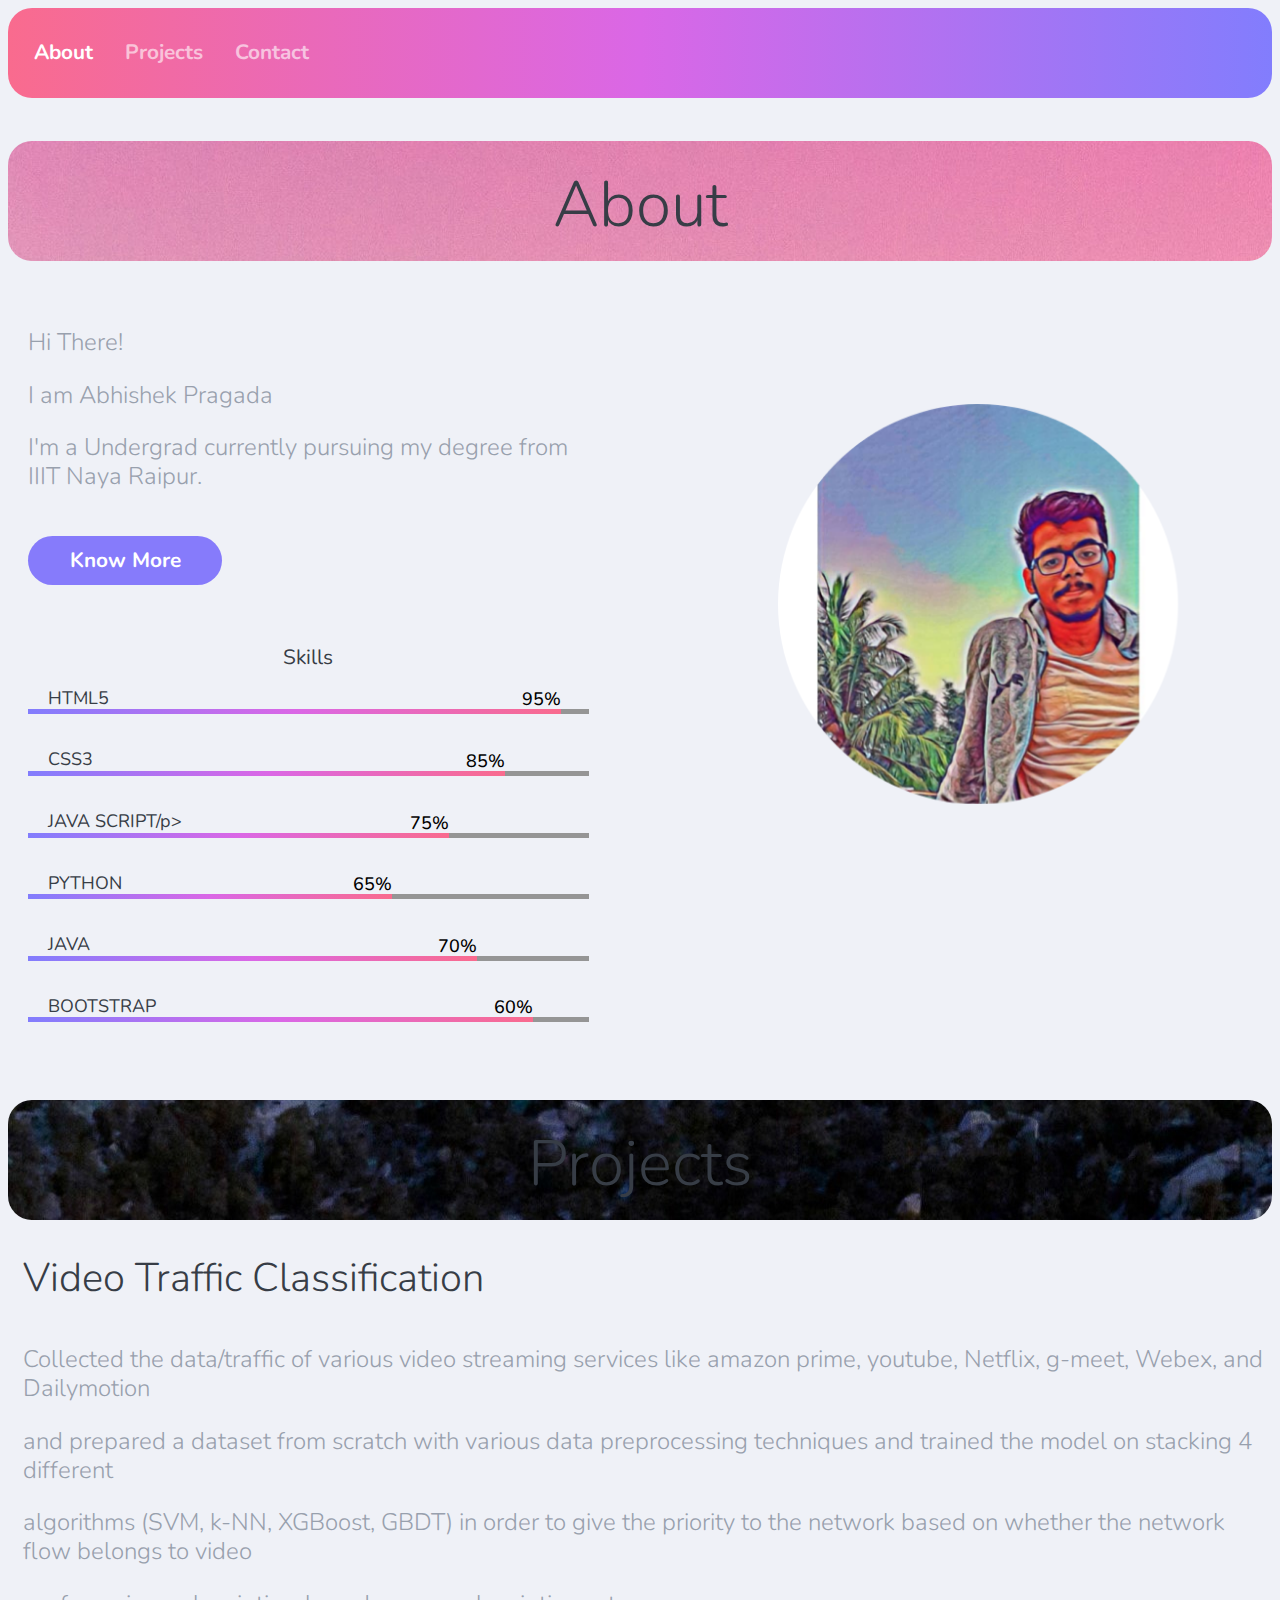
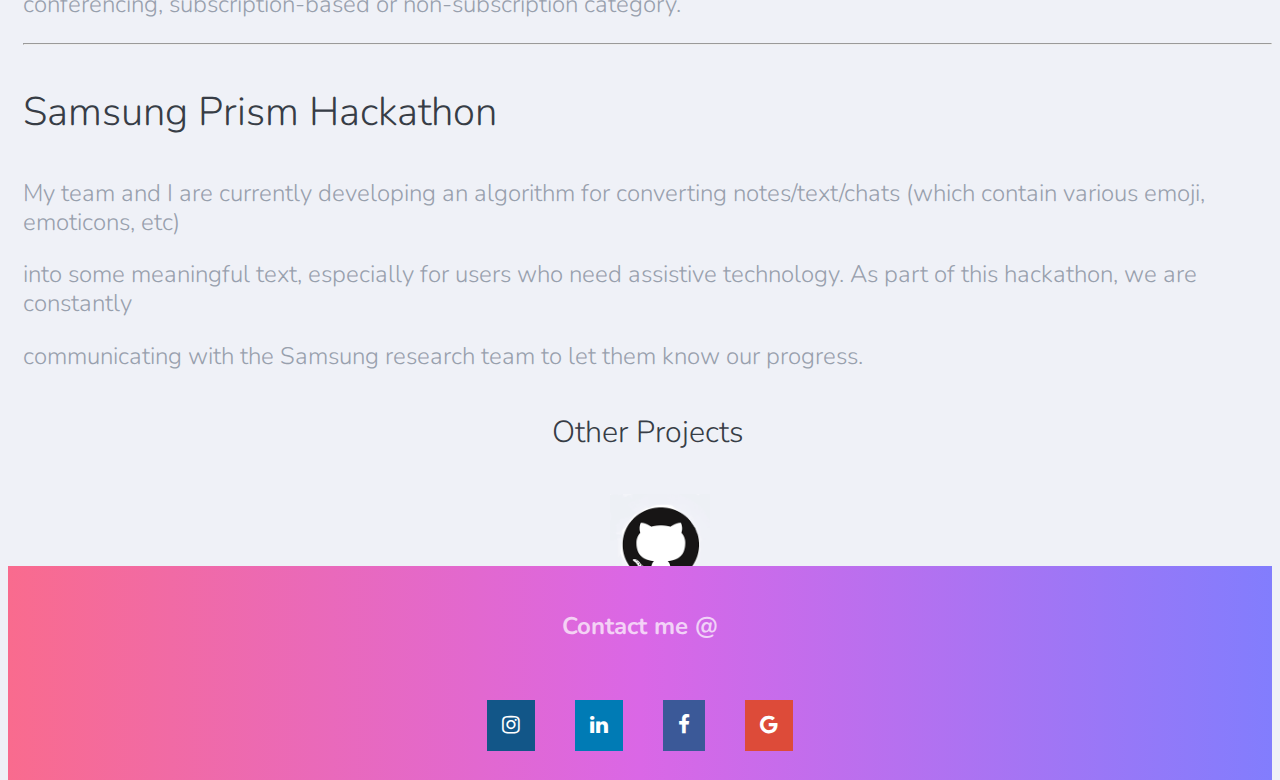
==== commit 0be9e14d: "Update index.html" ====
--- a/index.html
+++ b/index.html
@@ -86,11 +86,10 @@
   <p> algorithms (SVM, k-NN, XGBoost, GBDT) in order to give the priority to the network based on whether the network flow belongs to video</p>
   <p> conferencing, subscription-based or non-subscription category.</p>
     <hr>
-  <h3>Skin Leisure Detection</h3>
-  <p>This project examines numerous methods of detecting melanoma and skin lesion cancers based on deep learning.As well as the PH2</p>
-  <p> dataset, used here is International Epidermis Tomography Partnership 2019 provocation dataset. It uses different CNN prototypes</p>
-  <p> that are based on AI and ML such as: - using cv2.fastNlMeansDenoisingColored, image data generator, Gray scaling images by using </p>
-  <p>cv2.cvtColor. This experiment has an accuracy of 91%, with the code written in Python.</p>
+  <h3>Samsung Prism Hackathon</h3>
+  <p>My team and I are currently developing an algorithm for converting notes/text/chats (which contain various emoji, emoticons, etc)</p>
+  <p>into some meaningful text, especially for users who need assistive technology. As part of this hackathon, we are constantly</p>
+  <p> communicating with the Samsung research team to let them know our progress.</p>
   <h4>Other Projects</h4>
   <a href="https://github.com/AbhishekPragada" target="_blank"><img alt="Gituhb" src="github.png" width="100" height="100"></a>
   </div>
